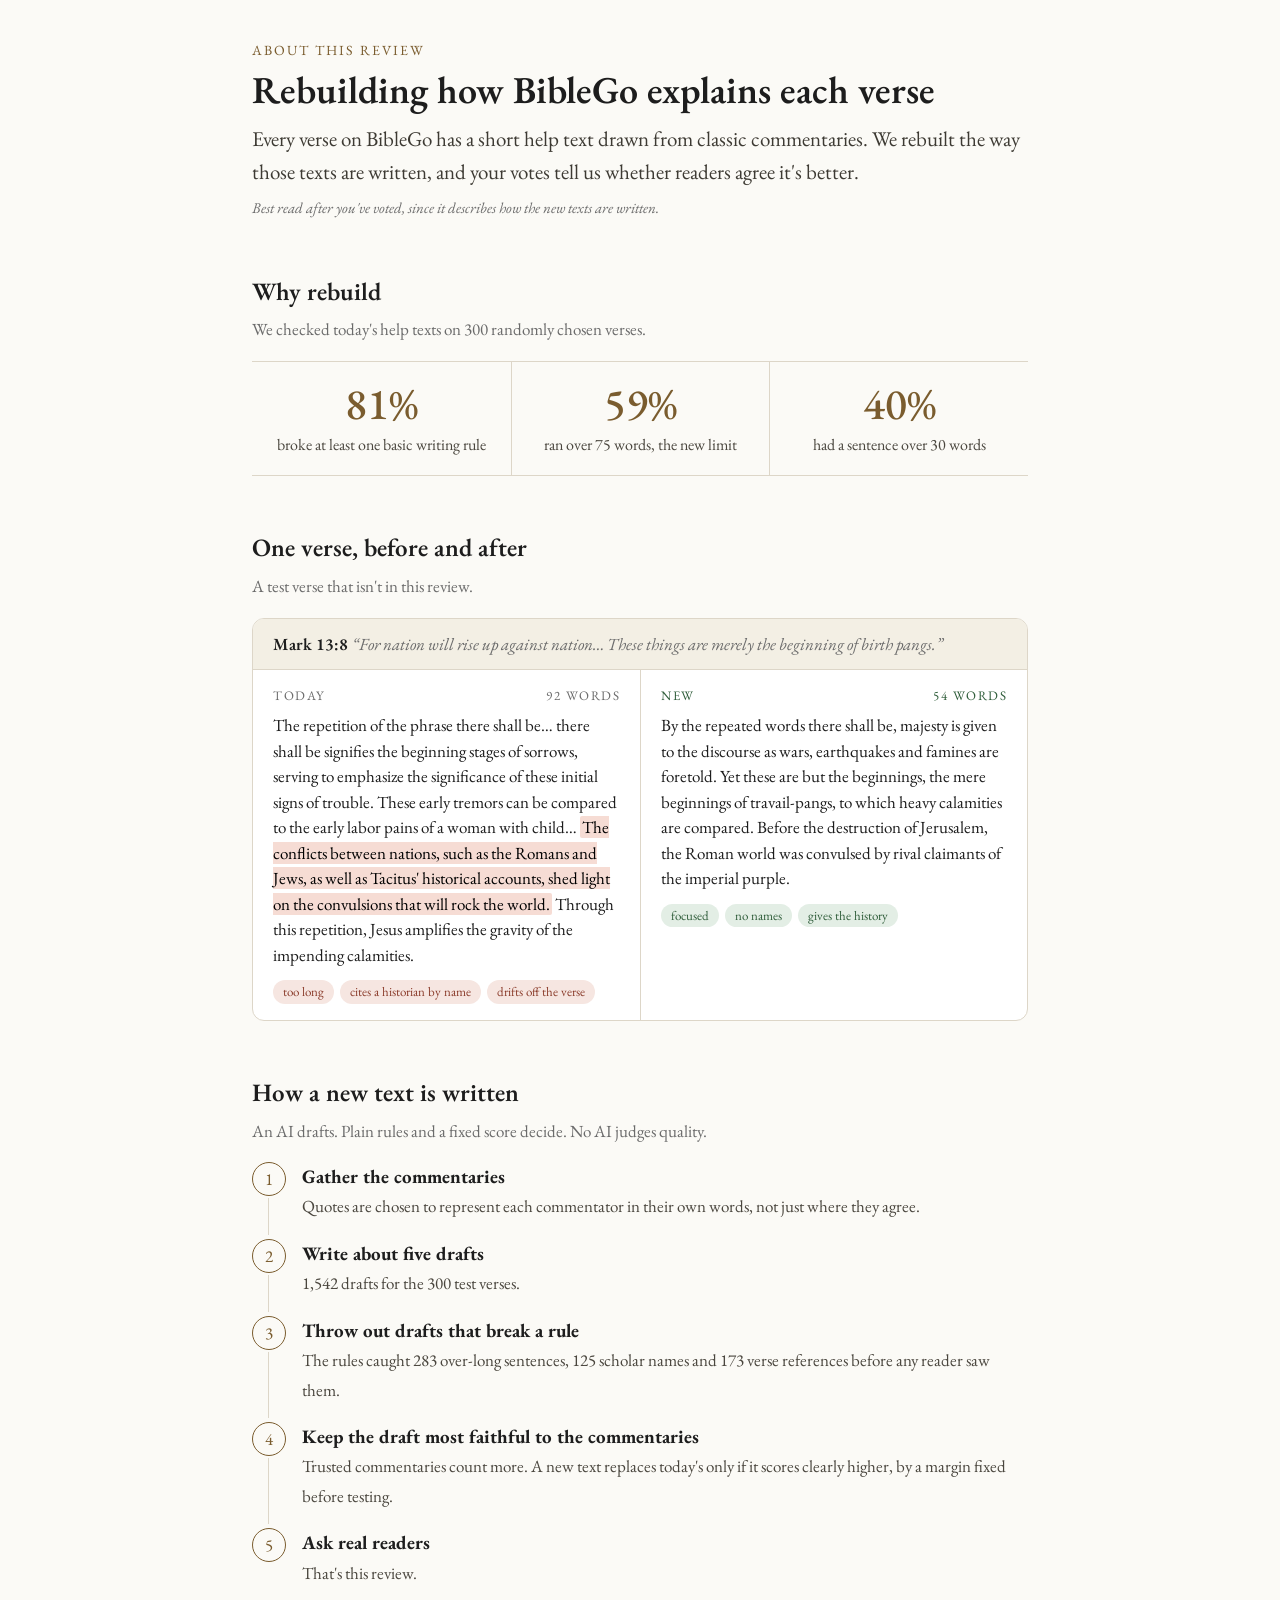
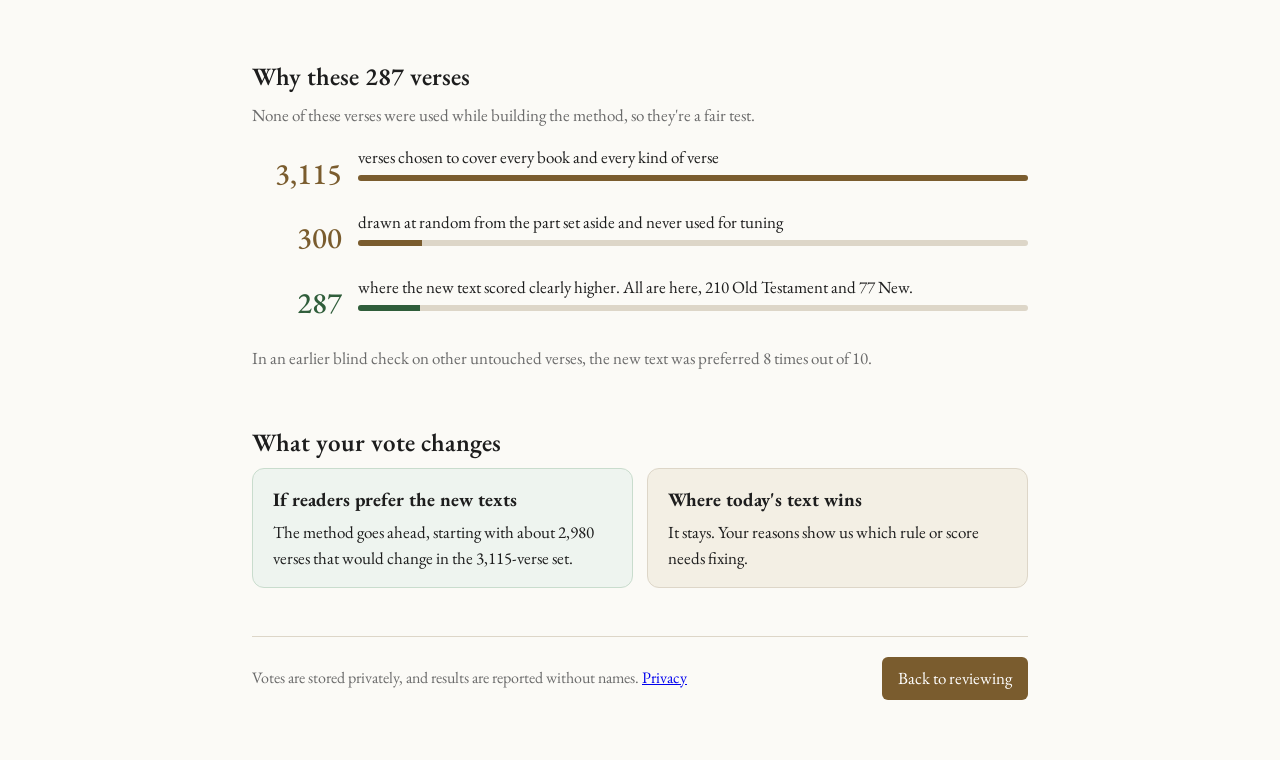
==== about.html @ 4b212011 "Add About this review page with links from header and footer" ====
<!doctype html><html lang="en"><head><meta charset="utf-8"><meta name="viewport" content="width=device-width,initial-scale=1">
<title>About this review</title>
<link href="https://fonts.googleapis.com/css2?family=EB+Garamond:ital,wght@0,400;0,500;0,600;1,400&display=swap" rel="stylesheet">
<link rel="stylesheet" href="style.css">
<style>
main{max-width:820px;padding-top:40px}
.kicker{font-size:14px;letter-spacing:2px;text-transform:uppercase;color:var(--accent);margin:0 0 6px}
h1{font-size:38px;line-height:1.15;margin:0 0 12px}
.lede{font-size:21px;color:#3d3a33;margin:0 0 8px}
.aside{font-size:15px;color:var(--muted);font-style:italic;margin:0 0 36px}
h2{font-size:25px;font-weight:600;margin:52px 0 6px}
.h2sub{color:var(--muted);margin:0 0 18px;font-size:17px}
.stats{display:grid;grid-template-columns:repeat(3,1fr);border-top:1px solid var(--line);border-bottom:1px solid var(--line)}
.stat{padding:20px 14px;text-align:center}
.stat+.stat{border-left:1px solid var(--line)}
.stat b{display:block;font-size:44px;font-weight:500;line-height:1;color:var(--accent)}
.stat span{display:block;font-size:16px;color:#4a463e;margin-top:8px;line-height:1.35}
.ex{border:1px solid var(--line);border-radius:12px;overflow:hidden;background:#fff}
.ex .ref{font-size:17px;padding:12px 20px;margin:0;background:var(--band);border-bottom:1px solid var(--line);font-weight:600}
.ex .ref i{font-weight:400;color:var(--muted)}
.side{display:grid;grid-template-columns:1fr 1fr}
.side>div{padding:16px 20px;font-size:17px;line-height:1.5}
.side>div+div{border-left:1px solid var(--line)}
.lab{font-size:13px;letter-spacing:1.5px;text-transform:uppercase;color:var(--muted);margin-bottom:8px;display:flex;justify-content:space-between}
.new .lab{color:var(--pick)}
mark{background:#f6dcd4;padding:0 2px;border-radius:2px}
.tags{display:flex;flex-wrap:wrap;gap:6px;margin-top:12px}
.tag{font-size:13px;border-radius:20px;padding:2px 10px;background:#f6e6e1;color:#8a3b2a}
.new .tag{background:#e3eee5;color:var(--pick)}
.steps{counter-reset:s;list-style:none;padding:0;margin:0}
.steps li{position:relative;padding:0 0 18px 50px}
.steps li:before{counter-increment:s;content:counter(s);position:absolute;left:0;top:0;width:32px;height:32px;border-radius:50%;border:1px solid var(--accent);color:var(--accent);display:flex;align-items:center;justify-content:center;font-size:17px}
.steps li:not(:last-child):after{content:"";position:absolute;left:16px;top:36px;bottom:4px;border-left:1px solid var(--line)}
.steps b{display:block}
.steps span{color:#4a463e;font-size:17px}
.funnel{display:grid;gap:10px}
.row{display:grid;grid-template-columns:90px 1fr;align-items:center;gap:16px}
.row b{font-size:30px;font-weight:500;text-align:right;color:var(--accent)}
.row div{font-size:17px;line-height:1.35}
.row .bar{height:6px;background:var(--line);border-radius:3px;margin-top:6px;overflow:hidden}
.row .bar i{display:block;height:100%;background:var(--accent)}
.row.you b{color:var(--pick)} .row.you .bar i{background:var(--pick)}
.out{display:grid;grid-template-columns:1fr 1fr;gap:14px}
.out>div{border-radius:12px;padding:16px 20px;font-size:17px}
.out .a{background:#eef4ef;border:1px solid #c9dccd}.out .b{background:var(--band);border:1px solid var(--line)}
.out b{display:block;font-size:19px;margin-bottom:4px}
.btn{background:var(--accent);color:#fff;text-decoration:none;padding:8px 16px;border-radius:6px;font-size:17px}
.foot{margin-top:48px;padding-top:20px;border-top:1px solid var(--line);display:flex;justify-content:space-between;align-items:center;flex-wrap:wrap;gap:12px;font-size:16px;color:var(--muted)}
@media(max-width:700px){h1{font-size:31px}.stats{grid-template-columns:1fr}.stat+.stat{border-left:0;border-top:1px solid var(--line)}
 .side,.out{grid-template-columns:1fr}.side>div+div{border-left:0;border-top:1px solid var(--line)}.row{grid-template-columns:64px 1fr}.row b{font-size:24px}}
</style></head><body><main>
<p class="kicker">About this review</p>
<h1>Rebuilding how BibleGo explains each verse</h1>
<p class="lede">Every verse on BibleGo has a short help text drawn from classic commentaries. We rebuilt the way those texts are written, and your votes tell us whether readers agree it's better.</p>
<p class="aside">Best read after you've voted, since it describes how the new texts are written.</p>

<h2>Why rebuild</h2>
<p class="h2sub">We checked today's help texts on 300 randomly chosen verses.</p>
<div class="stats">
 <div class="stat"><b>81%</b><span>broke at least one basic writing rule</span></div>
 <div class="stat"><b>59%</b><span>ran over 75 words, the new limit</span></div>
 <div class="stat"><b>40%</b><span>had a sentence over 30 words</span></div>
</div>

<h2>One verse, before and after</h2>
<p class="h2sub">A test verse that isn't in this review.</p>
<div class="ex">
 <p class="ref">Mark 13:8 <i>“For nation will rise up against nation… These things are merely the beginning of birth pangs.”</i></p>
 <div class="side">
  <div><div class="lab"><span>Today</span><span>92 words</span></div>
  The repetition of the phrase there shall be… there shall be signifies the beginning stages of sorrows, serving to emphasize the significance of these initial signs of trouble. These early tremors can be compared to the early labor pains of a woman with child… <mark>The conflicts between nations, such as the Romans and Jews, as well as Tacitus' historical accounts, shed light on the convulsions that will rock the world.</mark> Through this repetition, Jesus amplifies the gravity of the impending calamities.
  <div class="tags"><span class="tag">too long</span><span class="tag">cites a historian by name</span><span class="tag">drifts off the verse</span></div></div>
  <div class="new"><div class="lab"><span>New</span><span>54 words</span></div>
  By the repeated words there shall be, majesty is given to the discourse as wars, earthquakes and famines are foretold. Yet these are but the beginnings, the mere beginnings of travail-pangs, to which heavy calamities are compared. Before the destruction of Jerusalem, the Roman world was convulsed by rival claimants of the imperial purple.
  <div class="tags"><span class="tag">focused</span><span class="tag">no names</span><span class="tag">gives the history</span></div></div>
 </div>
</div>

<h2>How a new text is written</h2>
<p class="h2sub">An AI drafts. Plain rules and a fixed score decide. No AI judges quality.</p>
<ol class="steps">
 <li><b>Gather the commentaries</b><span>Quotes are chosen to represent each commentator in their own words, not just where they agree.</span></li>
 <li><b>Write about five drafts</b><span>1,542 drafts for the 300 test verses.</span></li>
 <li><b>Throw out drafts that break a rule</b><span>The rules caught 283 over-long sentences, 125 scholar names and 173 verse references before any reader saw them.</span></li>
 <li><b>Keep the draft most faithful to the commentaries</b><span>Trusted commentaries count more. A new text replaces today's only if it scores clearly higher, by a margin fixed before testing.</span></li>
 <li><b>Ask real readers</b><span>That's this review.</span></li>
</ol>

<h2>Why these 287 verses</h2>
<p class="h2sub">None of these verses were used while building the method, so they're a fair test.</p>
<div class="funnel">
 <div class="row"><b>3,115</b><div>verses chosen to cover every book and every kind of verse<div class="bar"><i style="width:100%"></i></div></div></div>
 <div class="row"><b>300</b><div>drawn at random from the part set aside and never used for tuning<div class="bar"><i style="width:9.6%"></i></div></div></div>
 <div class="row you"><b>287</b><div>where the new text scored clearly higher. All are here, 210 Old Testament and 77 New.<div class="bar"><i style="width:9.2%"></i></div></div></div>
</div>
<p class="h2sub" style="margin-top:14px">In an earlier blind check on other untouched verses, the new text was preferred 8 times out of 10.</p>

<h2>What your vote changes</h2>
<div class="out">
 <div class="a"><b>If readers prefer the new texts</b>The method goes ahead, starting with about 2,980 verses that would change in the 3,115-verse set.</div>
 <div class="b"><b>Where today's text wins</b>It stays. Your reasons show us which rule or score needs fixing.</div>
</div>
<div class="foot"><span>Votes are stored privately, and results are reported without names. <a href="privacy.html">Privacy</a></span><a class="btn" href="./">Back to reviewing</a></div>
</main></body></html>
---- style.css ----
:root { --ink:#1d1d1d; --muted:#6b6b6b; --line:#ddd6c8; --paper:#fbfaf6; --band:#f3efe4; --accent:#7a5c2e; --pick:#2f5d3a; }
* { box-sizing:border-box; }
body { margin:0; background:var(--paper); color:var(--ink); font-family:'EB Garamond',Garamond,Georgia,'Times New Roman',serif;
       font-size:19px; line-height:1.55; }
main { max-width:980px; margin:0 auto; padding:28px 22px 60px; }
h1 { font-weight:600; font-size:30px; margin:0 0 4px; }
.sub { color:var(--muted); margin:0 0 22px; }
.bar { display:flex; flex-wrap:wrap; gap:10px; align-items:center; margin:0 0 20px; }
select, button, textarea, input { font:inherit; font-size:17px; }
select { padding:7px 10px; border:1px solid var(--line); border-radius:6px; background:#fff; min-width:240px; }
button { padding:8px 16px; border:1px solid var(--line); border-radius:6px; background:#fff; cursor:pointer; }
button:hover { border-color:var(--accent); }
button.primary { background:var(--accent); border-color:var(--accent); color:#fff; }
button:disabled { opacity:.5; cursor:default; }
.progress { color:var(--muted); margin-left:auto; }
.ref { font-size:24px; font-weight:600; margin:6px 0 8px; }
.verse { font-style:italic; background:var(--band); border-left:3px solid #b9a77a; padding:12px 16px; margin:0 0 22px; border-radius:0 6px 6px 0; }
.pair { display:grid; grid-template-columns:1fr 1fr; gap:18px; }
@media (max-width:760px){ .pair { grid-template-columns:1fr; } .progress { margin-left:0; width:100%; } }
.card { background:#fff; border:2px solid var(--line); border-radius:10px; padding:16px 18px 18px; display:flex; flex-direction:column; }
.card.chosen { border-color:var(--pick); box-shadow:0 0 0 3px rgba(47,93,58,.12); }
.card h3 { margin:0 0 8px; font-size:15px; letter-spacing:1.5px; text-transform:uppercase; color:var(--muted); font-weight:600; }
.card p { margin:0 0 16px; flex:1; }
.card button { align-self:flex-start; }
.card.chosen button { background:var(--pick); border-color:var(--pick); color:#fff; }
.reason { margin:22px 0 0; }
.reason label { display:block; margin:0 0 6px; }
textarea { width:100%; min-height:90px; padding:10px 12px; border:1px solid var(--line); border-radius:6px; background:#fff; line-height:1.45; }
.actions { display:flex; gap:10px; align-items:center; margin-top:10px; }
.status { color:var(--muted); }
.status.ok { color:var(--pick); }
.status.err { color:#9b2d20; }
.signin { background:#fff; border:1px solid var(--line); border-radius:10px; padding:22px; max-width:560px; }
.signin input { width:100%; padding:9px 12px; border:1px solid var(--line); border-radius:6px; margin:6px 0 12px; }
.who { color:var(--muted); font-size:16px; }
.hidden { display:none !important; }

.account { display:flex; justify-content:flex-end; align-items:center; gap:14px; padding:10px 22px; border-bottom:1px solid var(--line);
           background:#fff; color:var(--muted); font-size:15px; }
.account button { font-size:15px; padding:4px 12px; }
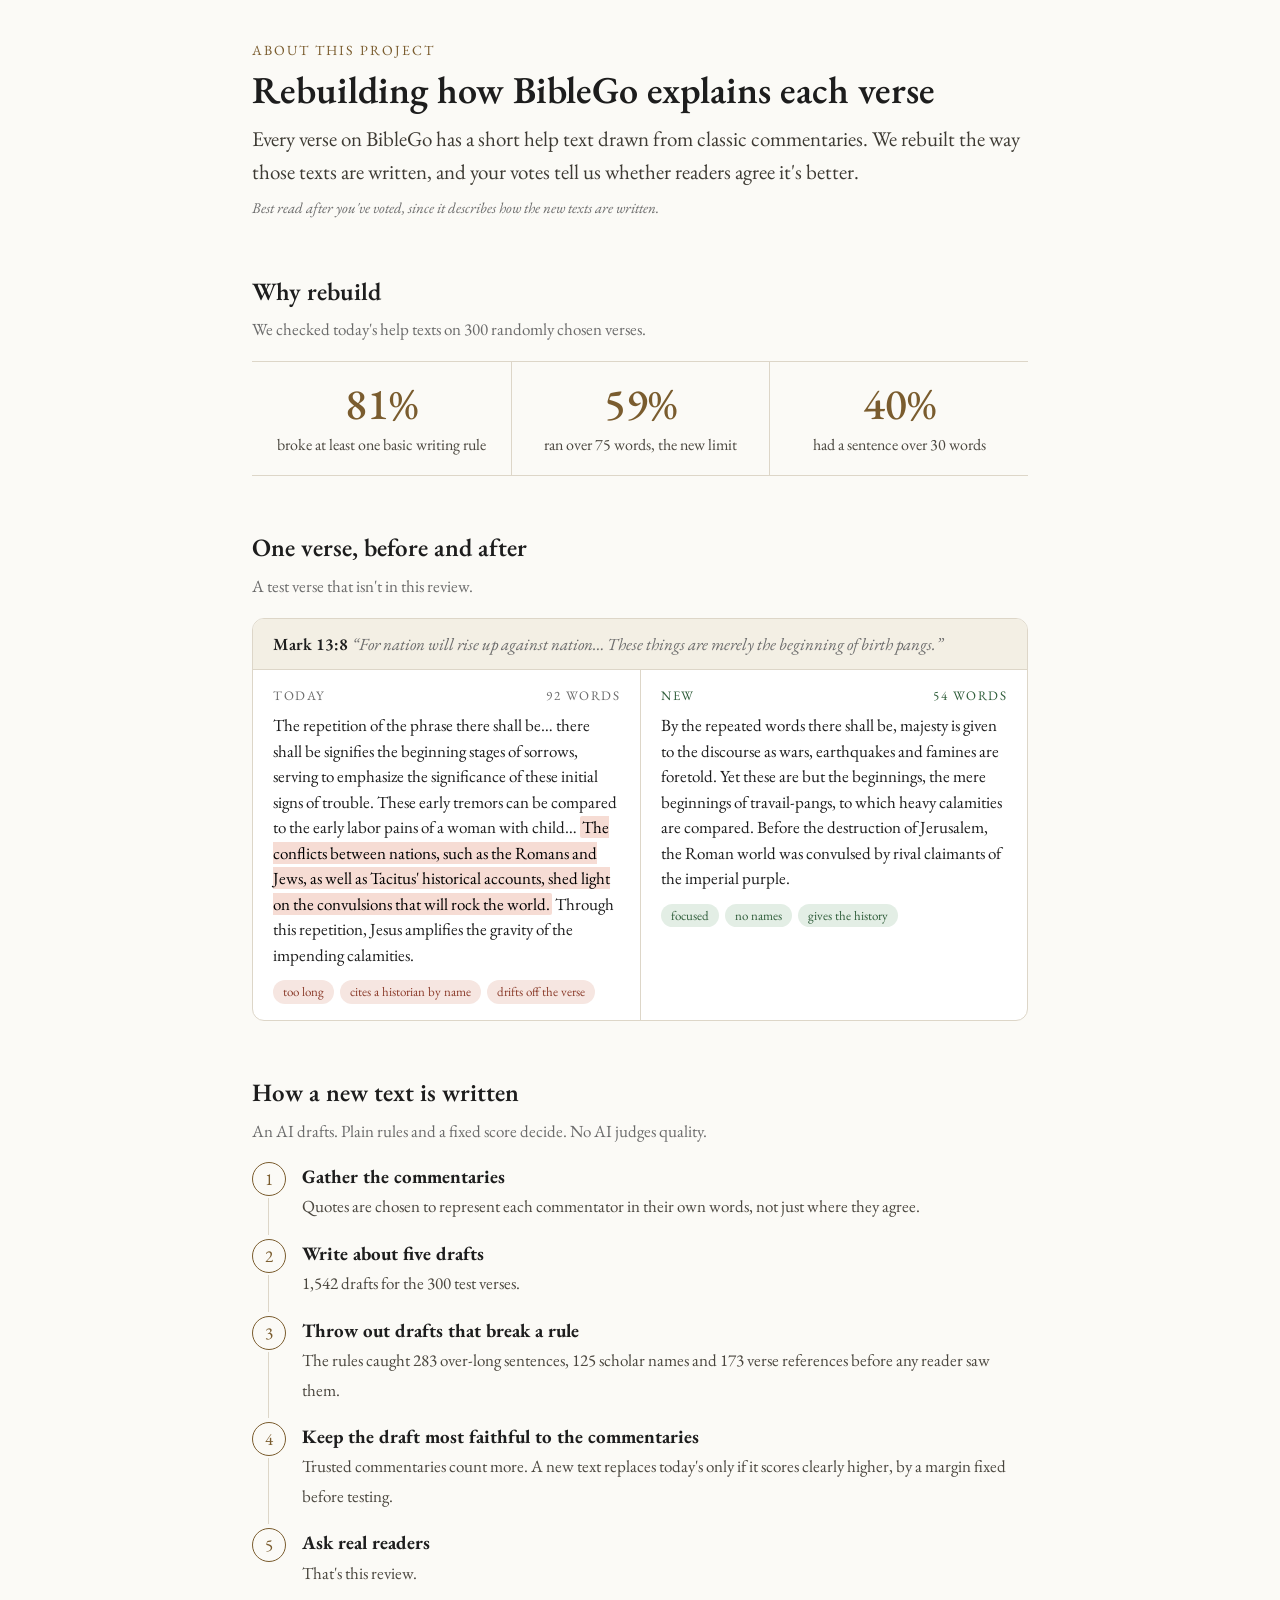
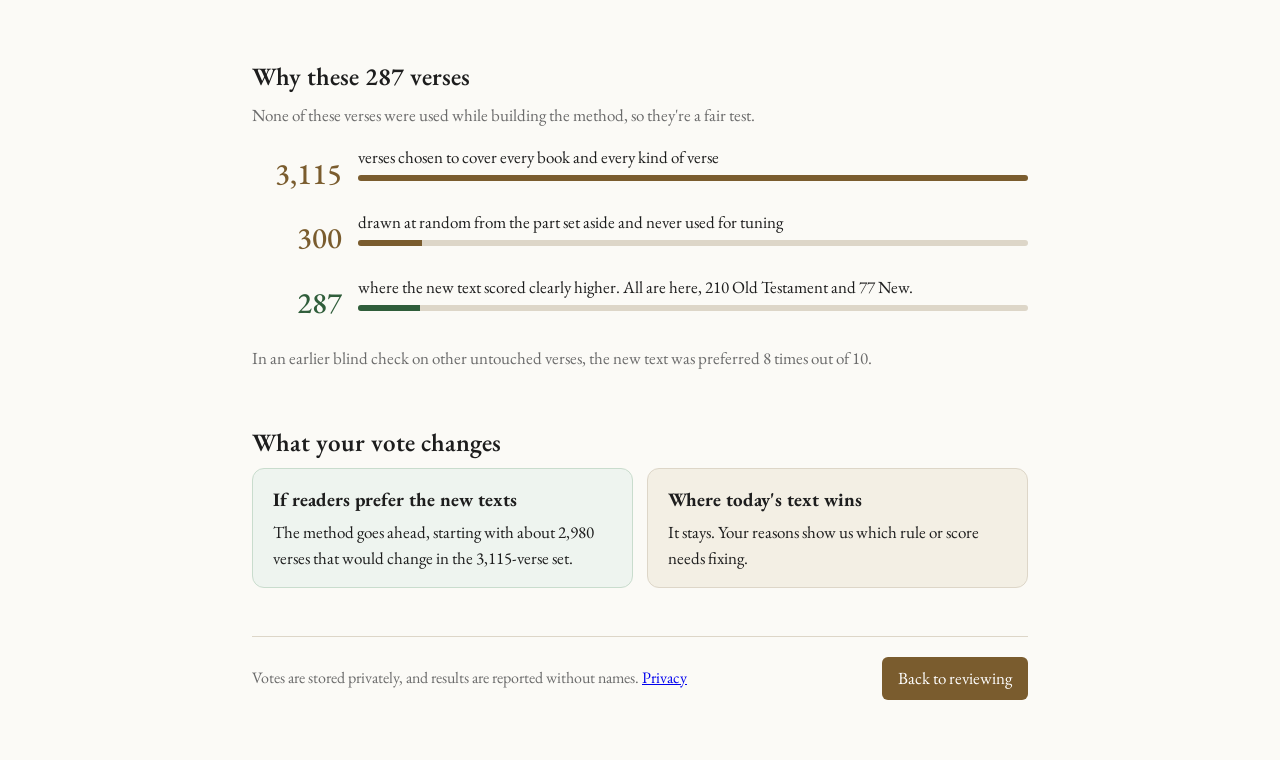
==== commit f962f74b: "Rename About link to About this project" ====
--- a/about.html
+++ b/about.html
@@ -1,5 +1,5 @@
 <!doctype html><html lang="en"><head><meta charset="utf-8"><meta name="viewport" content="width=device-width,initial-scale=1">
-<title>About this review</title>
+<title>About this project</title>
 <link href="https://fonts.googleapis.com/css2?family=EB+Garamond:ital,wght@0,400;0,500;0,600;1,400&display=swap" rel="stylesheet">
 <link rel="stylesheet" href="style.css">
 <style>
@@ -49,7 +49,7 @@
 @media(max-width:700px){h1{font-size:31px}.stats{grid-template-columns:1fr}.stat+.stat{border-left:0;border-top:1px solid var(--line)}
  .side,.out{grid-template-columns:1fr}.side>div+div{border-left:0;border-top:1px solid var(--line)}.row{grid-template-columns:64px 1fr}.row b{font-size:24px}}
 </style></head><body><main>
-<p class="kicker">About this review</p>
+<p class="kicker">About this project</p>
 <h1>Rebuilding how BibleGo explains each verse</h1>
 <p class="lede">Every verse on BibleGo has a short help text drawn from classic commentaries. We rebuilt the way those texts are written, and your votes tell us whether readers agree it's better.</p>
 <p class="aside">Best read after you've voted, since it describes how the new texts are written.</p>
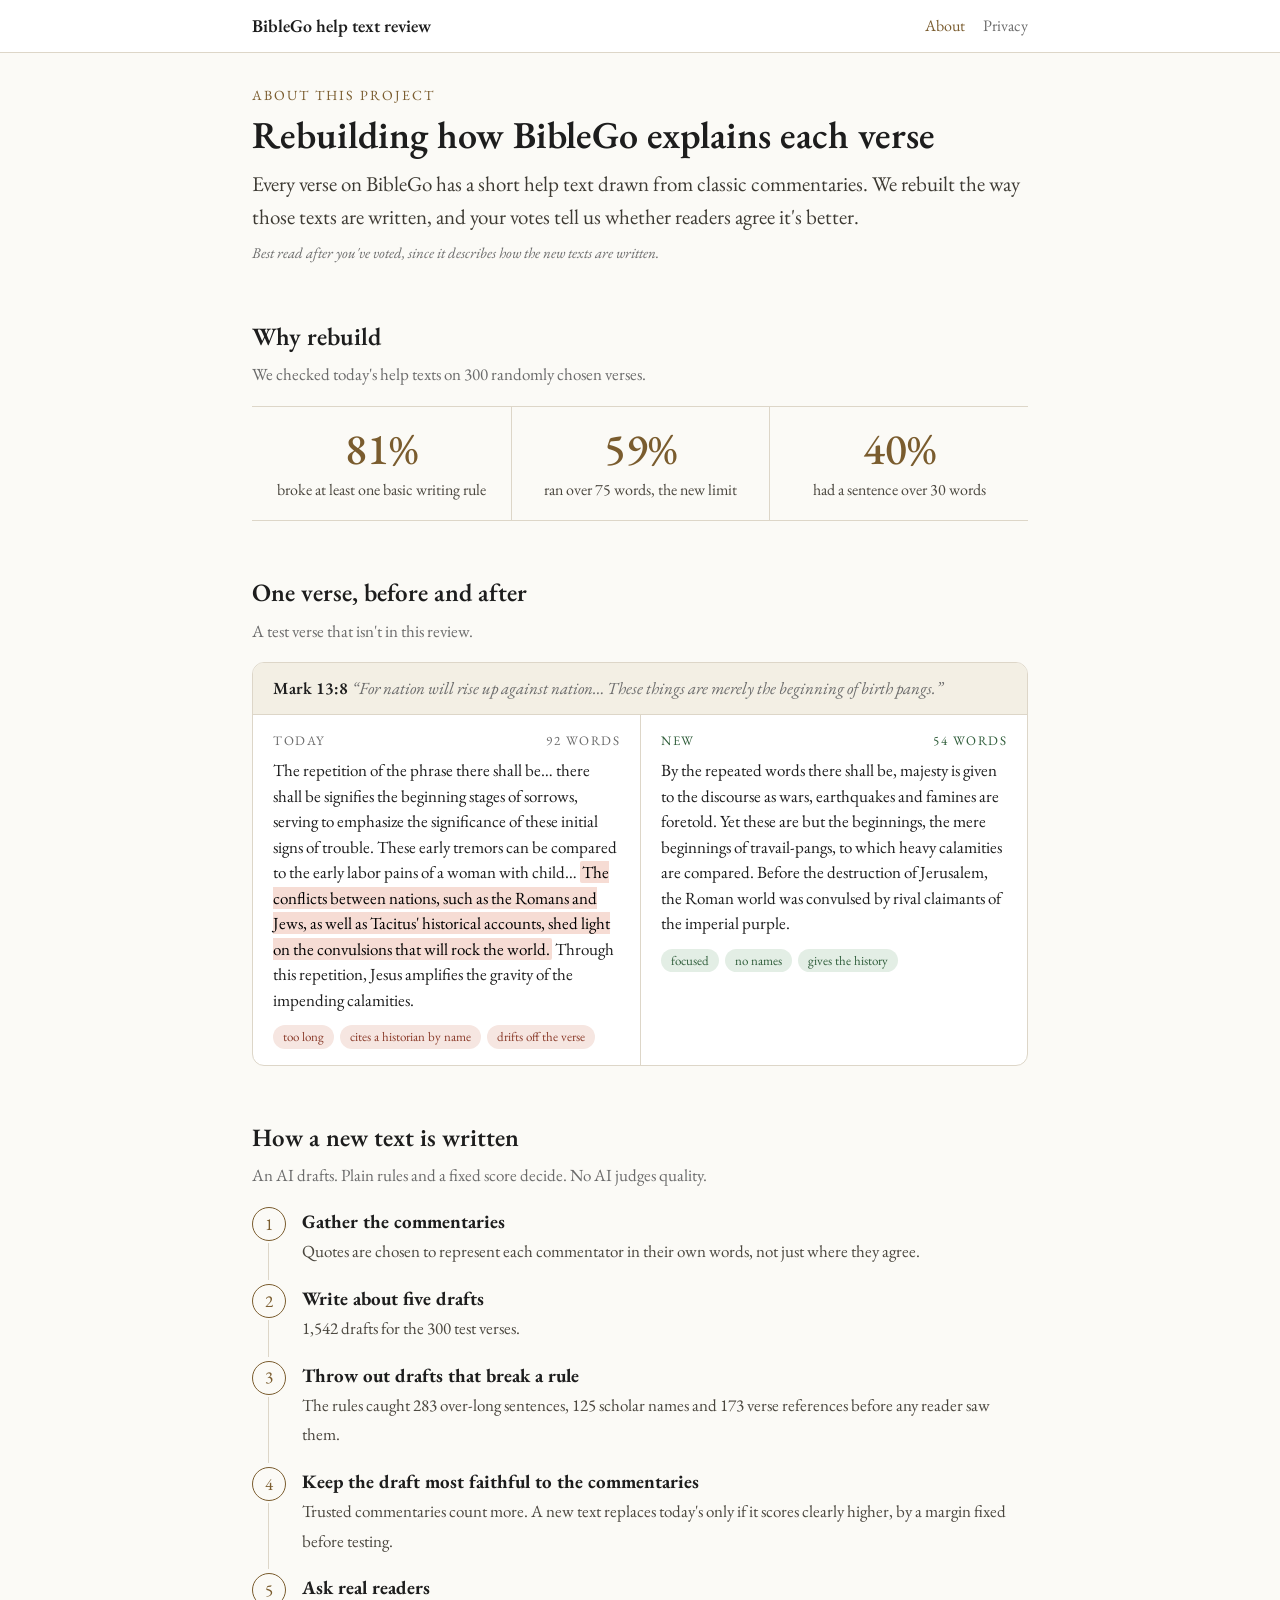
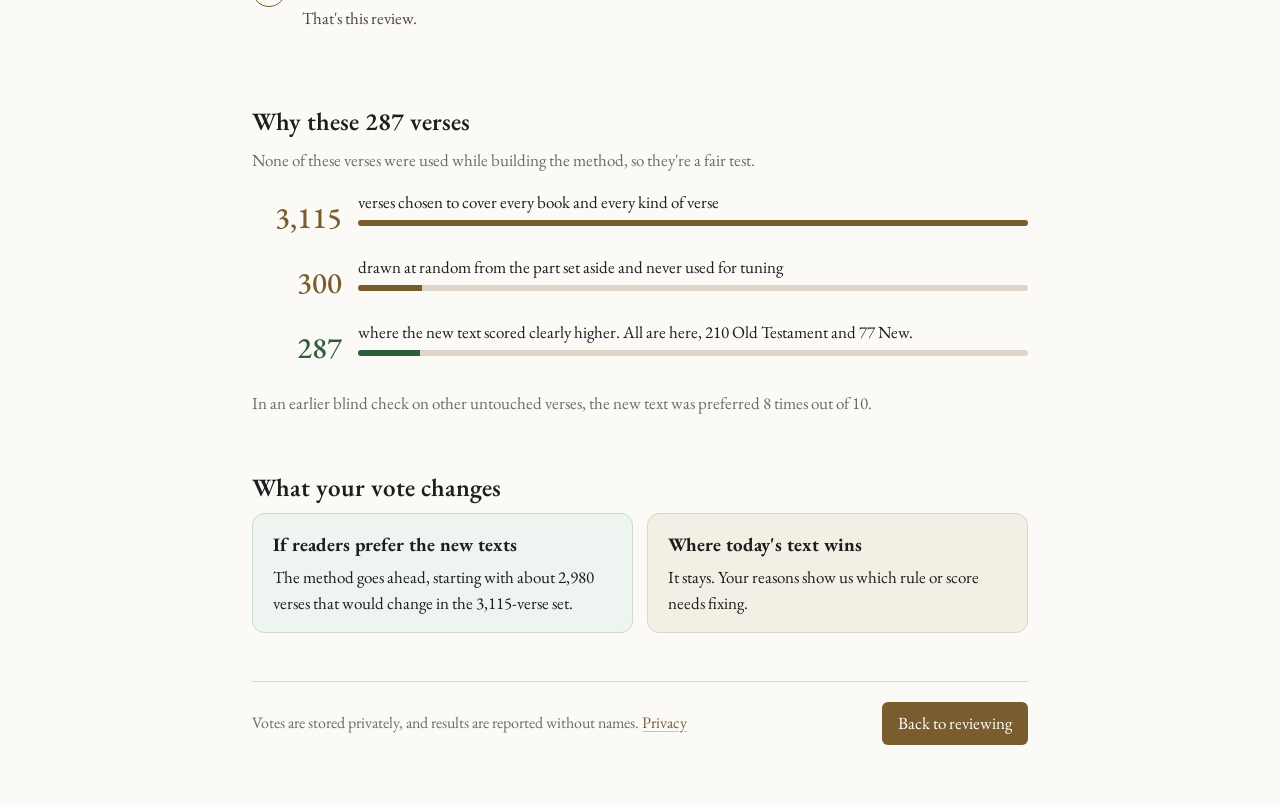
==== commit 916f2394: "Shared site header on all pages, tidy sign-in and mobile controls, consistent links" ====
--- a/about.html
+++ b/about.html
@@ -3,7 +3,7 @@
 <link href="https://fonts.googleapis.com/css2?family=EB+Garamond:ital,wght@0,400;0,500;0,600;1,400&display=swap" rel="stylesheet">
 <link rel="stylesheet" href="style.css">
 <style>
-main{max-width:820px;padding-top:40px}
+
 .kicker{font-size:14px;letter-spacing:2px;text-transform:uppercase;color:var(--accent);margin:0 0 6px}
 h1{font-size:38px;line-height:1.15;margin:0 0 12px}
 .lede{font-size:21px;color:#3d3a33;margin:0 0 8px}
@@ -48,7 +48,12 @@
 .foot{margin-top:48px;padding-top:20px;border-top:1px solid var(--line);display:flex;justify-content:space-between;align-items:center;flex-wrap:wrap;gap:12px;font-size:16px;color:var(--muted)}
 @media(max-width:700px){h1{font-size:31px}.stats{grid-template-columns:1fr}.stat+.stat{border-left:0;border-top:1px solid var(--line)}
  .side,.out{grid-template-columns:1fr}.side>div+div{border-left:0;border-top:1px solid var(--line)}.row{grid-template-columns:64px 1fr}.row b{font-size:24px}}
-</style></head><body><main>
+</style></head><body style="--w:820px">
+<header class="site"><div class="in">
+  <a class="brand" href="./">BibleGo <span class="long">help text </span>review</a>
+  <nav><a href="about.html" aria-current="page">About</a><a href="privacy.html">Privacy</a></nav>
+</div></header>
+<main>
 <p class="kicker">About this project</p>
 <h1>Rebuilding how BibleGo explains each verse</h1>
 <p class="lede">Every verse on BibleGo has a short help text drawn from classic commentaries. We rebuilt the way those texts are written, and your votes tell us whether readers agree it's better.</p>
--- a/style.css
+++ b/style.css
@@ -2,7 +2,9 @@
 * { box-sizing:border-box; }
 body { margin:0; background:var(--paper); color:var(--ink); font-family:'EB Garamond',Garamond,Georgia,'Times New Roman',serif;
        font-size:19px; line-height:1.55; }
-main { max-width:980px; margin:0 auto; padding:28px 22px 60px; }
+main { max-width:var(--w,980px); margin:0 auto; padding:32px 22px 60px; }
+a { color:var(--accent); text-decoration-color:rgba(122,92,46,.35); text-underline-offset:3px; }
+a:hover { text-decoration-color:var(--accent); }
 h1 { font-weight:600; font-size:30px; margin:0 0 4px; }
 .sub { color:var(--muted); margin:0 0 22px; }
 .bar { display:flex; flex-wrap:wrap; gap:10px; align-items:center; margin:0 0 20px; }
@@ -31,10 +33,26 @@
 .status.ok { color:var(--pick); }
 .status.err { color:#9b2d20; }
 .signin { background:#fff; border:1px solid var(--line); border-radius:10px; padding:22px; max-width:560px; }
-.signin input { width:100%; padding:9px 12px; border:1px solid var(--line); border-radius:6px; margin:6px 0 12px; }
+.signin label { display:block; color:var(--muted); font-size:16px; }
+.signin .row1 { display:flex; gap:8px; margin:6px 0 4px; }
+.signin input { flex:1; min-width:0; padding:8px 12px; border:1px solid var(--line); border-radius:6px; }
 .who { color:var(--muted); font-size:16px; }
 .hidden { display:none !important; }
 
-.account { display:flex; justify-content:flex-end; align-items:center; gap:14px; padding:10px 22px; border-bottom:1px solid var(--line);
-           background:#fff; color:var(--muted); font-size:15px; }
-.account button { font-size:15px; padding:4px 12px; }
+
+/* site header, same on every page */
+.site { background:#fff; border-bottom:1px solid var(--line); }
+.site .in { max-width:var(--w,980px); margin:0 auto; padding:12px 22px; display:flex; align-items:center; gap:20px; }
+.brand { white-space:nowrap; font-weight:600; color:var(--ink); text-decoration:none; font-size:18px; }
+.site nav { margin-left:auto; display:flex; align-items:center; gap:18px; font-size:16px; }
+.site nav a { text-decoration:none; color:var(--muted); }
+.site nav a:hover, .site nav a[aria-current] { color:var(--accent); }
+.acct { display:flex; align-items:center; gap:12px; padding-left:18px; border-left:1px solid var(--line); color:var(--muted); }
+.acct button { font-size:15px; padding:4px 12px; white-space:nowrap; }
+.text p { margin:0 0 16px; }
+@media (max-width:760px){
+  .site .in { gap:12px; } .site nav { gap:14px; } #who { display:none; } .acct { padding-left:12px; } .site nav { gap:12px; font-size:15px; } .site .long { display:none; }
+  .bar { display:grid; grid-template-columns:1fr 1fr; gap:8px; }
+  .bar select { grid-column:1 / -1; min-width:0; width:100%; }
+  .progress { grid-column:1 / -1; }
+}
